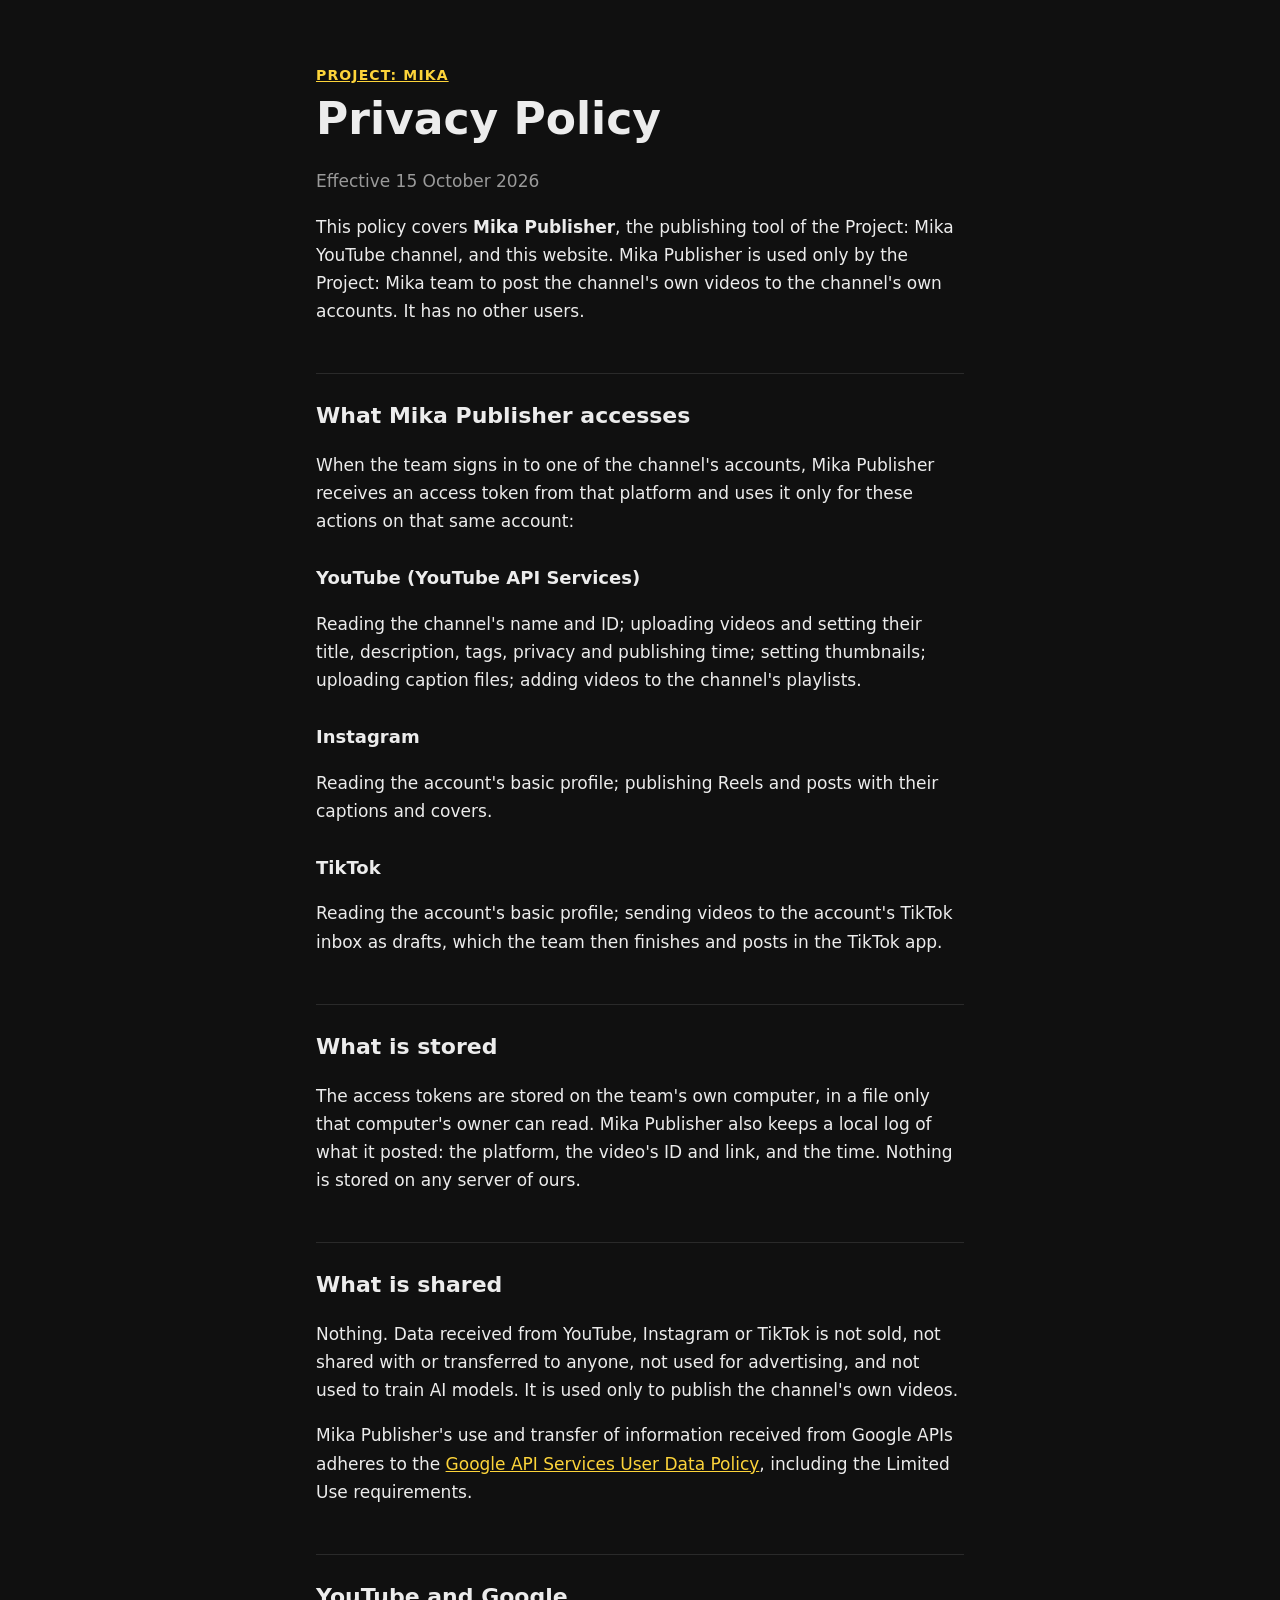
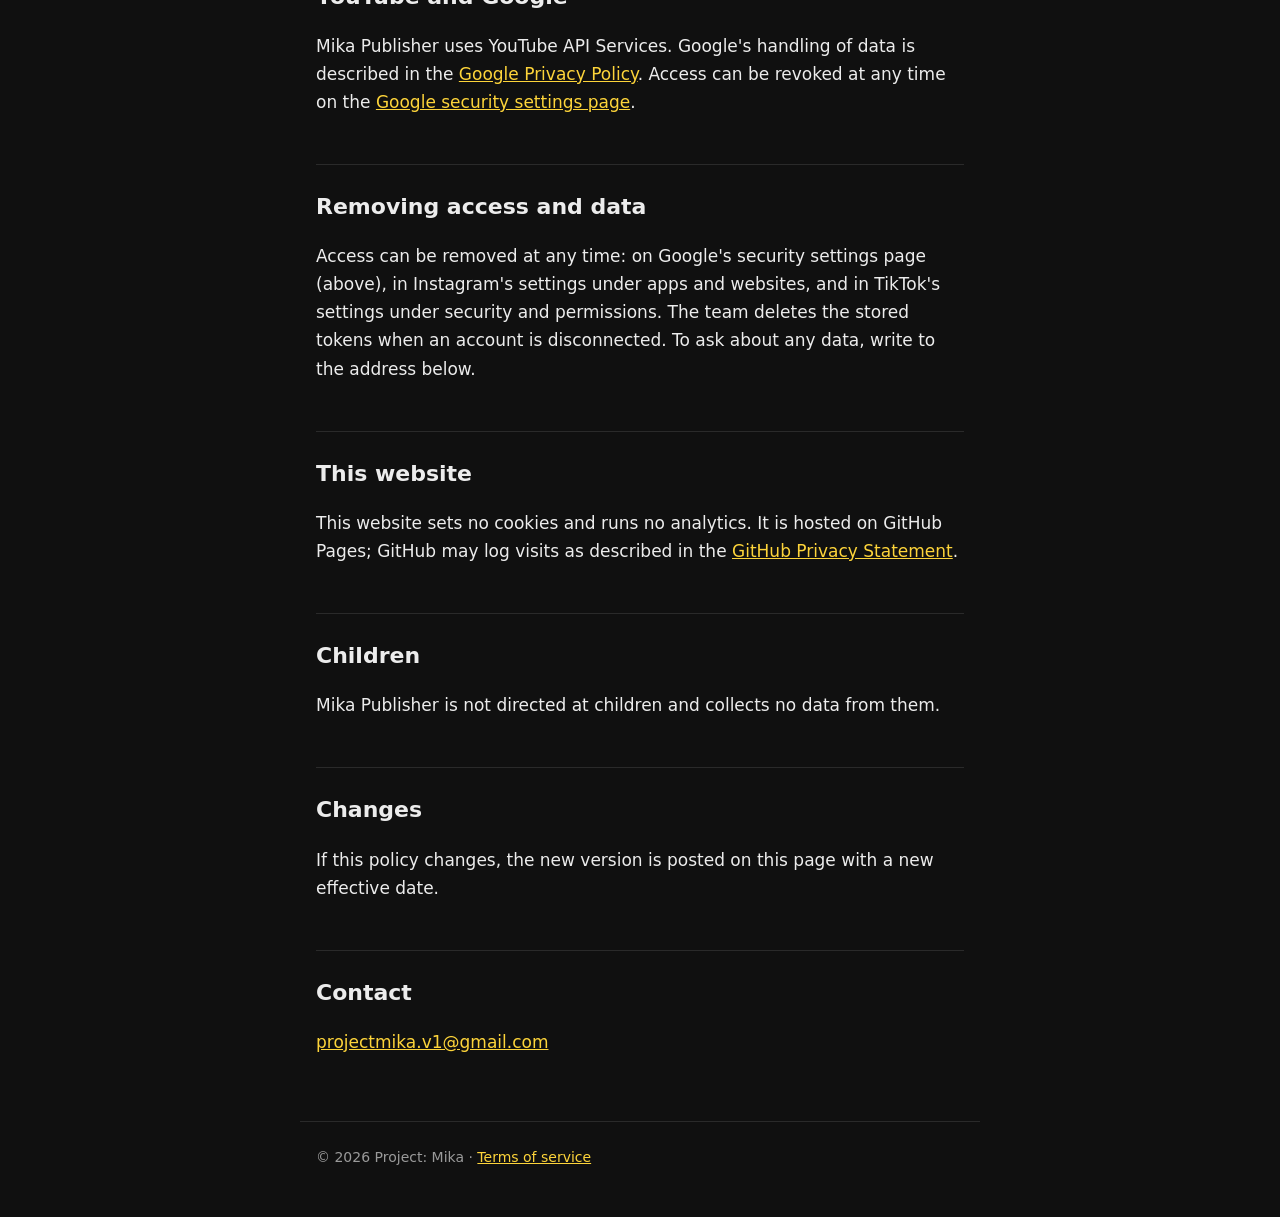
==== privacy.html @ 421ee312 "Project: Mika's site: home, privacy policy, terms Co-Authored-By: Claude Opus 5.5 <noreply@anthropic" ====
<!doctype html>
<html lang="en">
<head>
<meta charset="utf-8">
<meta name="viewport" content="width=device-width, initial-scale=1">
<title>Privacy Policy · Project: Mika</title>
<meta name="description" content="How Mika Publisher, Project: Mika's publishing tool, handles data.">
<link rel="stylesheet" href="style.css">
</head>
<body>
<main>
  <p class="kicker"><a href="./">Project: Mika</a></p>
  <h1>Privacy Policy</h1>
  <p class="muted">Effective 15 October 2026</p>

  <p>This policy covers <strong>Mika Publisher</strong>, the publishing tool of the Project: Mika YouTube channel, and this website. Mika Publisher is used only by the Project: Mika team to post the channel's own videos to the channel's own accounts. It has no other users.</p>

  <h2>What Mika Publisher accesses</h2>
  <p>When the team signs in to one of the channel's accounts, Mika Publisher receives an access token from that platform and uses it only for these actions on that same account:</p>
  <h3>YouTube (YouTube API Services)</h3>
  <p>Reading the channel's name and ID; uploading videos and setting their title, description, tags, privacy and publishing time; setting thumbnails; uploading caption files; adding videos to the channel's playlists.</p>
  <h3>Instagram</h3>
  <p>Reading the account's basic profile; publishing Reels and posts with their captions and covers.</p>
  <h3>TikTok</h3>
  <p>Reading the account's basic profile; sending videos to the account's TikTok inbox as drafts, which the team then finishes and posts in the TikTok app.</p>

  <h2>What is stored</h2>
  <p>The access tokens are stored on the team's own computer, in a file only that computer's owner can read. Mika Publisher also keeps a local log of what it posted: the platform, the video's ID and link, and the time. Nothing is stored on any server of ours.</p>

  <h2>What is shared</h2>
  <p>Nothing. Data received from YouTube, Instagram or TikTok is not sold, not shared with or transferred to anyone, not used for advertising, and not used to train AI models. It is used only to publish the channel's own videos.</p>
  <p>Mika Publisher's use and transfer of information received from Google APIs adheres to the <a href="https://developers.google.com/terms/api-services-user-data-policy">Google API Services User Data Policy</a>, including the Limited Use requirements.</p>

  <h2>YouTube and Google</h2>
  <p>Mika Publisher uses YouTube API Services. Google's handling of data is described in the <a href="https://policies.google.com/privacy">Google Privacy Policy</a>. Access can be revoked at any time on the <a href="https://security.google.com/settings/security/permissions">Google security settings page</a>.</p>

  <h2>Removing access and data</h2>
  <p>Access can be removed at any time: on Google's security settings page (above), in Instagram's settings under apps and websites, and in TikTok's settings under security and permissions. The team deletes the stored tokens when an account is disconnected. To ask about any data, write to the address below.</p>

  <h2>This website</h2>
  <p>This website sets no cookies and runs no analytics. It is hosted on GitHub Pages; GitHub may log visits as described in the <a href="https://docs.github.com/en/site-policy/privacy-policies/github-general-privacy-statement">GitHub Privacy Statement</a>.</p>

  <h2>Children</h2>
  <p>Mika Publisher is not directed at children and collects no data from them.</p>

  <h2>Changes</h2>
  <p>If this policy changes, the new version is posted on this page with a new effective date.</p>

  <h2>Contact</h2>
  <p><a href="mailto:projectmika.v1@gmail.com">projectmika.v1@gmail.com</a></p>
</main>
<footer>© 2026 Project: Mika · <a href="terms.html">Terms of service</a></footer>
</body>
</html>
---- style.css ----
:root {
  --bg: #101010;
  --text: #ececec;
  --muted: #9a9a9a;
  --accent: #fdd43a;
  --line: #2a2a2a;
}

* { box-sizing: border-box; }

body {
  margin: 0;
  background: var(--bg);
  color: var(--text);
  font: 17px/1.65 "Space Grotesk", system-ui, -apple-system, "Segoe UI", sans-serif;
}

main, footer {
  max-width: 680px;
  margin: 0 auto;
  padding: 0 16px;
}

main { padding-top: 64px; padding-bottom: 48px; }

.kicker {
  color: var(--accent);
  font-weight: 700;
  letter-spacing: 0.08em;
  text-transform: uppercase;
  font-size: 14px;
  margin: 0 0 8px;
}

h1 { font-size: 44px; line-height: 1.1; margin: 0 0 24px; }
h2 { font-size: 22px; margin: 48px 0 12px; padding-top: 24px; border-top: 1px solid var(--line); }
h3 { font-size: 18px; margin: 28px 0 8px; }

.lead { font-size: 19px; }
.muted { color: var(--muted); }

a { color: var(--accent); }

.button {
  display: inline-block;
  background: var(--accent);
  color: #101010;
  font-weight: 700;
  text-decoration: none;
  padding: 10px 18px;
  border-radius: 6px;
}

.links { list-style: none; padding: 0; }
.links li { margin: 6px 0; }

footer {
  color: var(--muted);
  font-size: 14px;
  padding-top: 24px;
  padding-bottom: 48px;
  border-top: 1px solid var(--line);
}

@media (max-width: 480px) {
  h1 { font-size: 34px; }
  main { padding-top: 40px; }
}
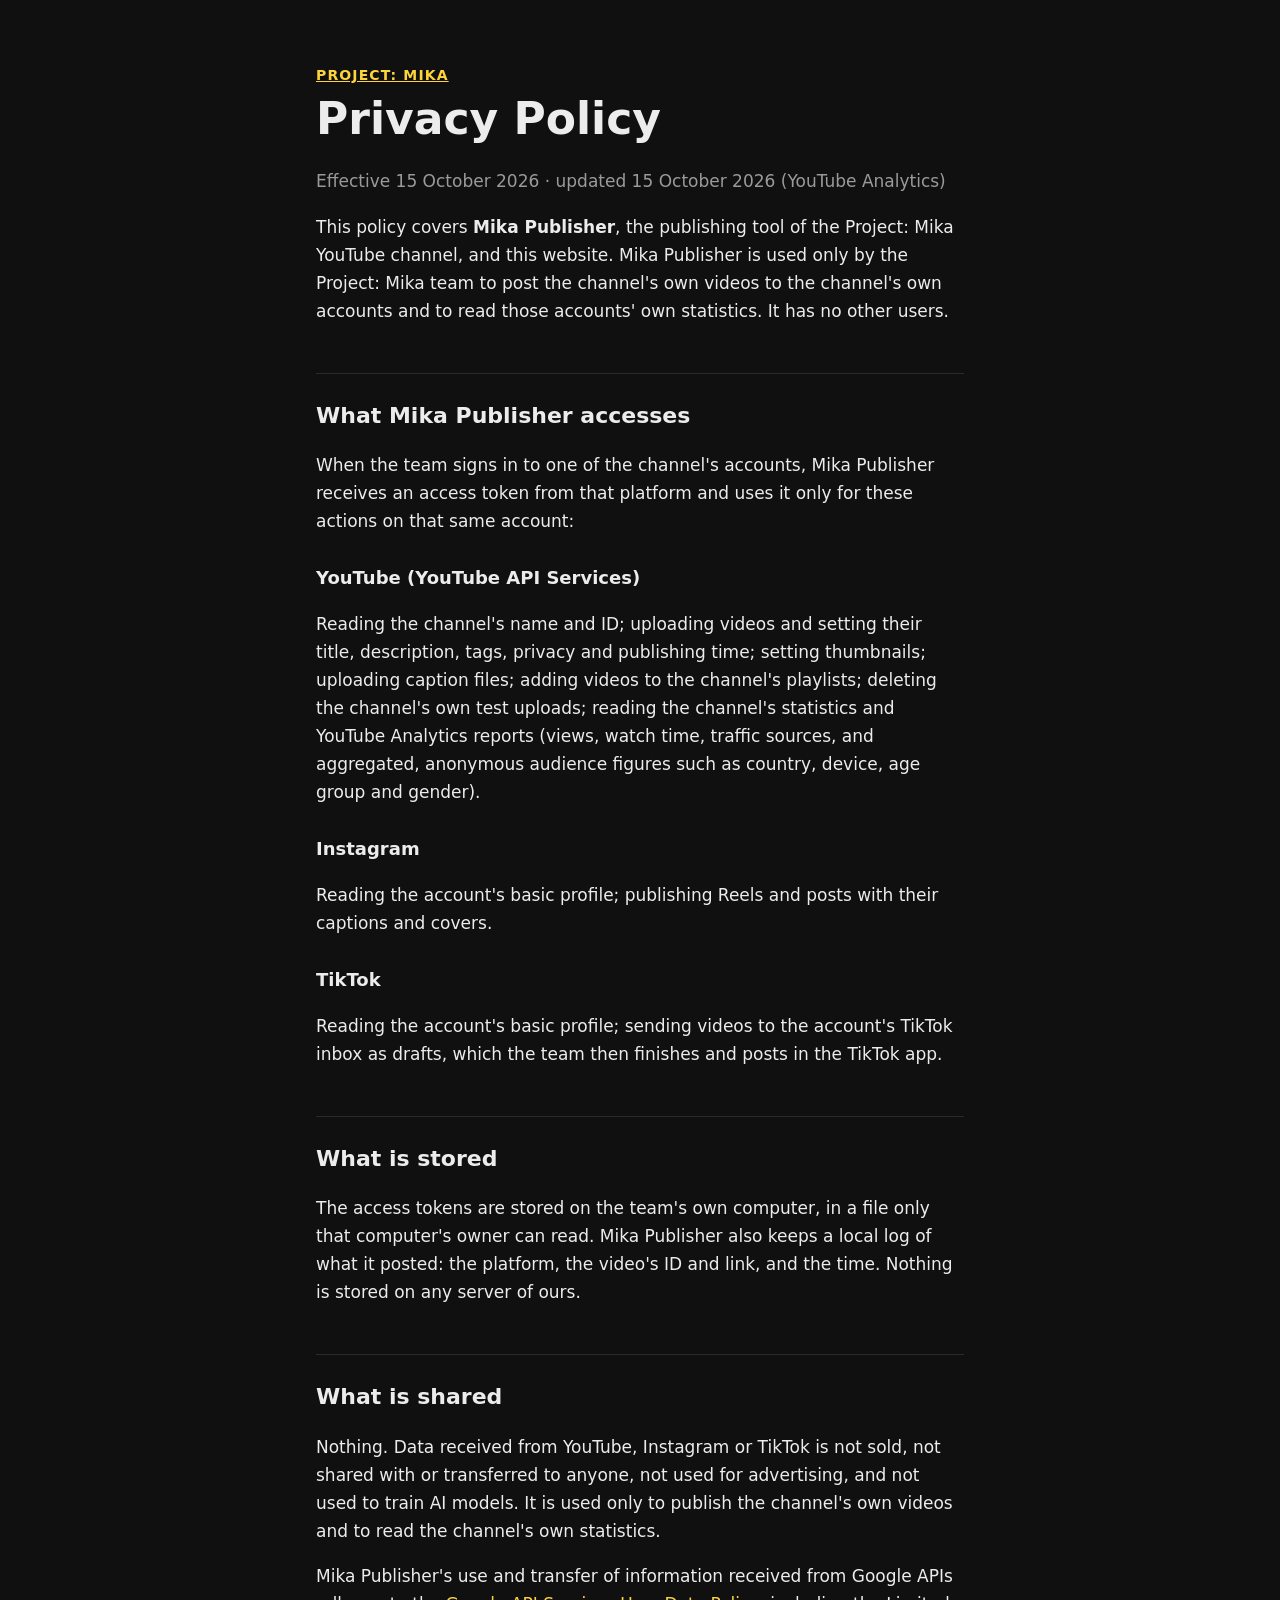
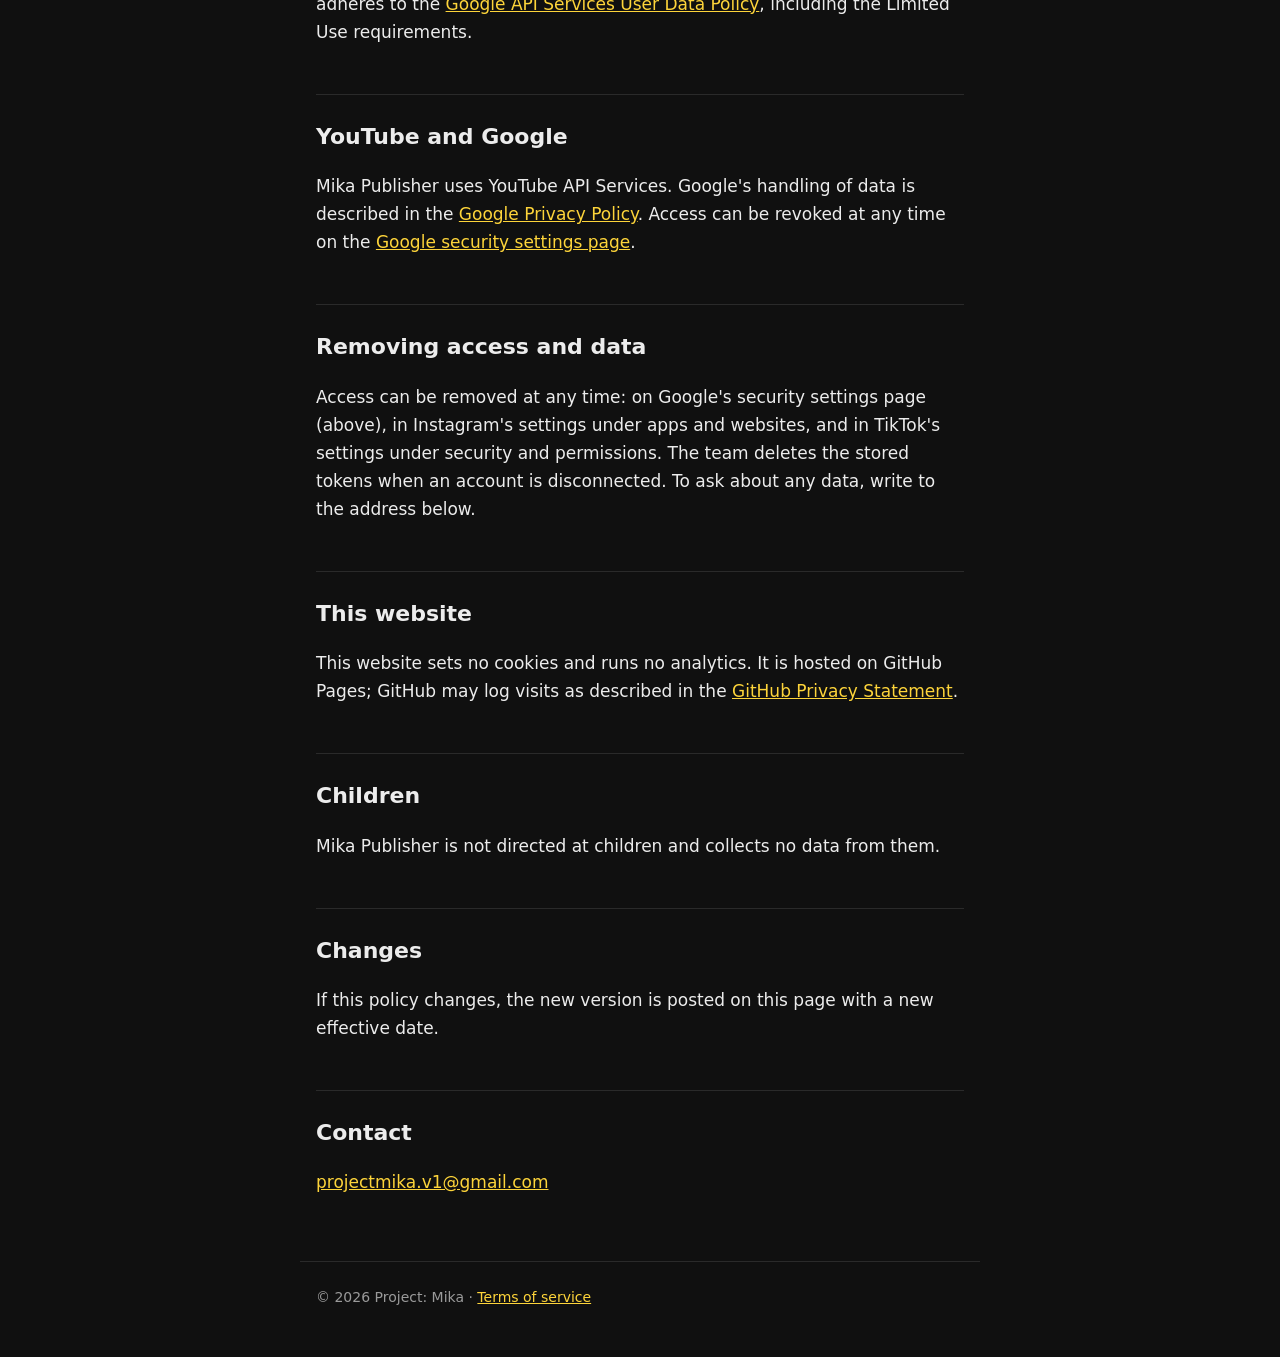
==== commit de7e600e: "Privacy policy: the channel's statistics and YouTube Analytics reports Co-Authored-By: Claude Opus 5" ====
--- a/privacy.html
+++ b/privacy.html
@@ -11,14 +11,14 @@
 <main>
   <p class="kicker"><a href="./">Project: Mika</a></p>
   <h1>Privacy Policy</h1>
-  <p class="muted">Effective 15 October 2026</p>
+  <p class="muted">Effective 15 October 2026 · updated 15 October 2026 (YouTube Analytics)</p>
 
-  <p>This policy covers <strong>Mika Publisher</strong>, the publishing tool of the Project: Mika YouTube channel, and this website. Mika Publisher is used only by the Project: Mika team to post the channel's own videos to the channel's own accounts. It has no other users.</p>
+  <p>This policy covers <strong>Mika Publisher</strong>, the publishing tool of the Project: Mika YouTube channel, and this website. Mika Publisher is used only by the Project: Mika team to post the channel's own videos to the channel's own accounts and to read those accounts' own statistics. It has no other users.</p>
 
   <h2>What Mika Publisher accesses</h2>
   <p>When the team signs in to one of the channel's accounts, Mika Publisher receives an access token from that platform and uses it only for these actions on that same account:</p>
   <h3>YouTube (YouTube API Services)</h3>
-  <p>Reading the channel's name and ID; uploading videos and setting their title, description, tags, privacy and publishing time; setting thumbnails; uploading caption files; adding videos to the channel's playlists.</p>
+  <p>Reading the channel's name and ID; uploading videos and setting their title, description, tags, privacy and publishing time; setting thumbnails; uploading caption files; adding videos to the channel's playlists; deleting the channel's own test uploads; reading the channel's statistics and YouTube Analytics reports (views, watch time, traffic sources, and aggregated, anonymous audience figures such as country, device, age group and gender).</p>
   <h3>Instagram</h3>
   <p>Reading the account's basic profile; publishing Reels and posts with their captions and covers.</p>
   <h3>TikTok</h3>
@@ -28,7 +28,7 @@
   <p>The access tokens are stored on the team's own computer, in a file only that computer's owner can read. Mika Publisher also keeps a local log of what it posted: the platform, the video's ID and link, and the time. Nothing is stored on any server of ours.</p>
 
   <h2>What is shared</h2>
-  <p>Nothing. Data received from YouTube, Instagram or TikTok is not sold, not shared with or transferred to anyone, not used for advertising, and not used to train AI models. It is used only to publish the channel's own videos.</p>
+  <p>Nothing. Data received from YouTube, Instagram or TikTok is not sold, not shared with or transferred to anyone, not used for advertising, and not used to train AI models. It is used only to publish the channel's own videos and to read the channel's own statistics.</p>
   <p>Mika Publisher's use and transfer of information received from Google APIs adheres to the <a href="https://developers.google.com/terms/api-services-user-data-policy">Google API Services User Data Policy</a>, including the Limited Use requirements.</p>
 
   <h2>YouTube and Google</h2>
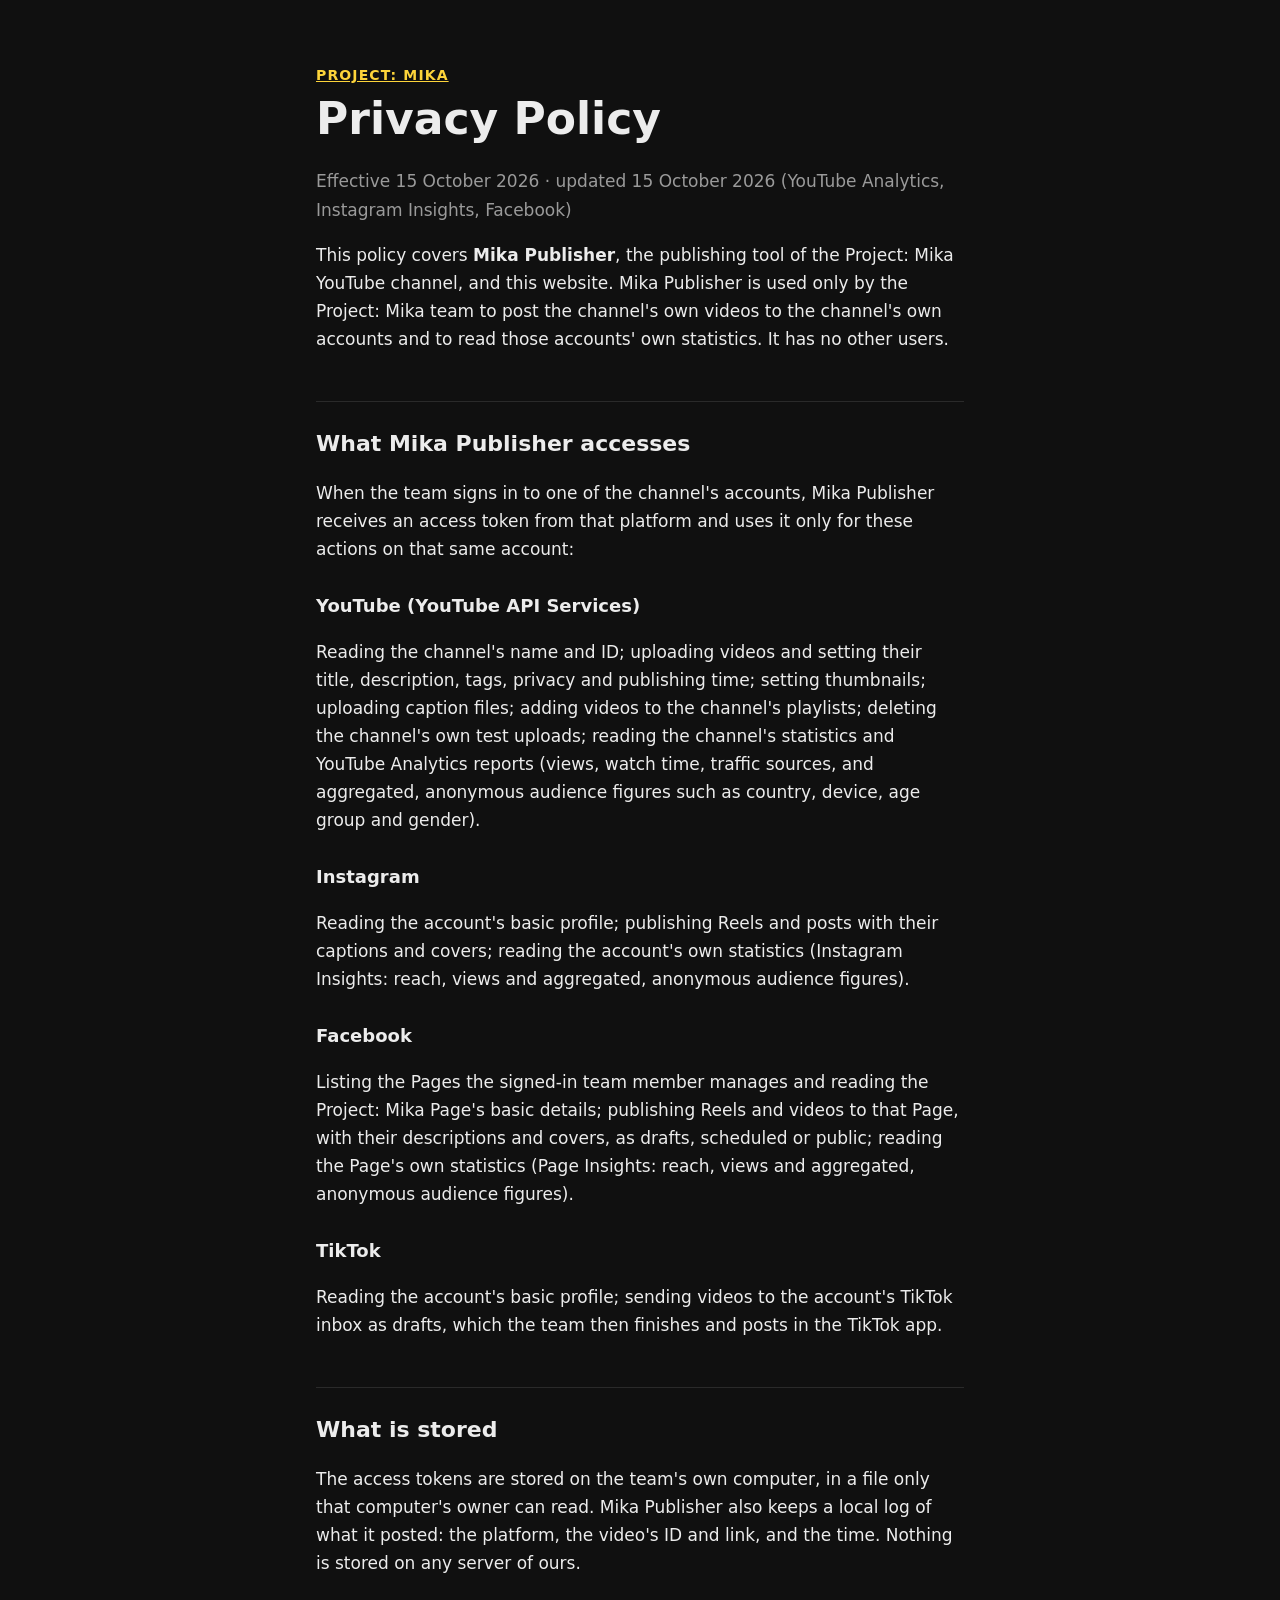
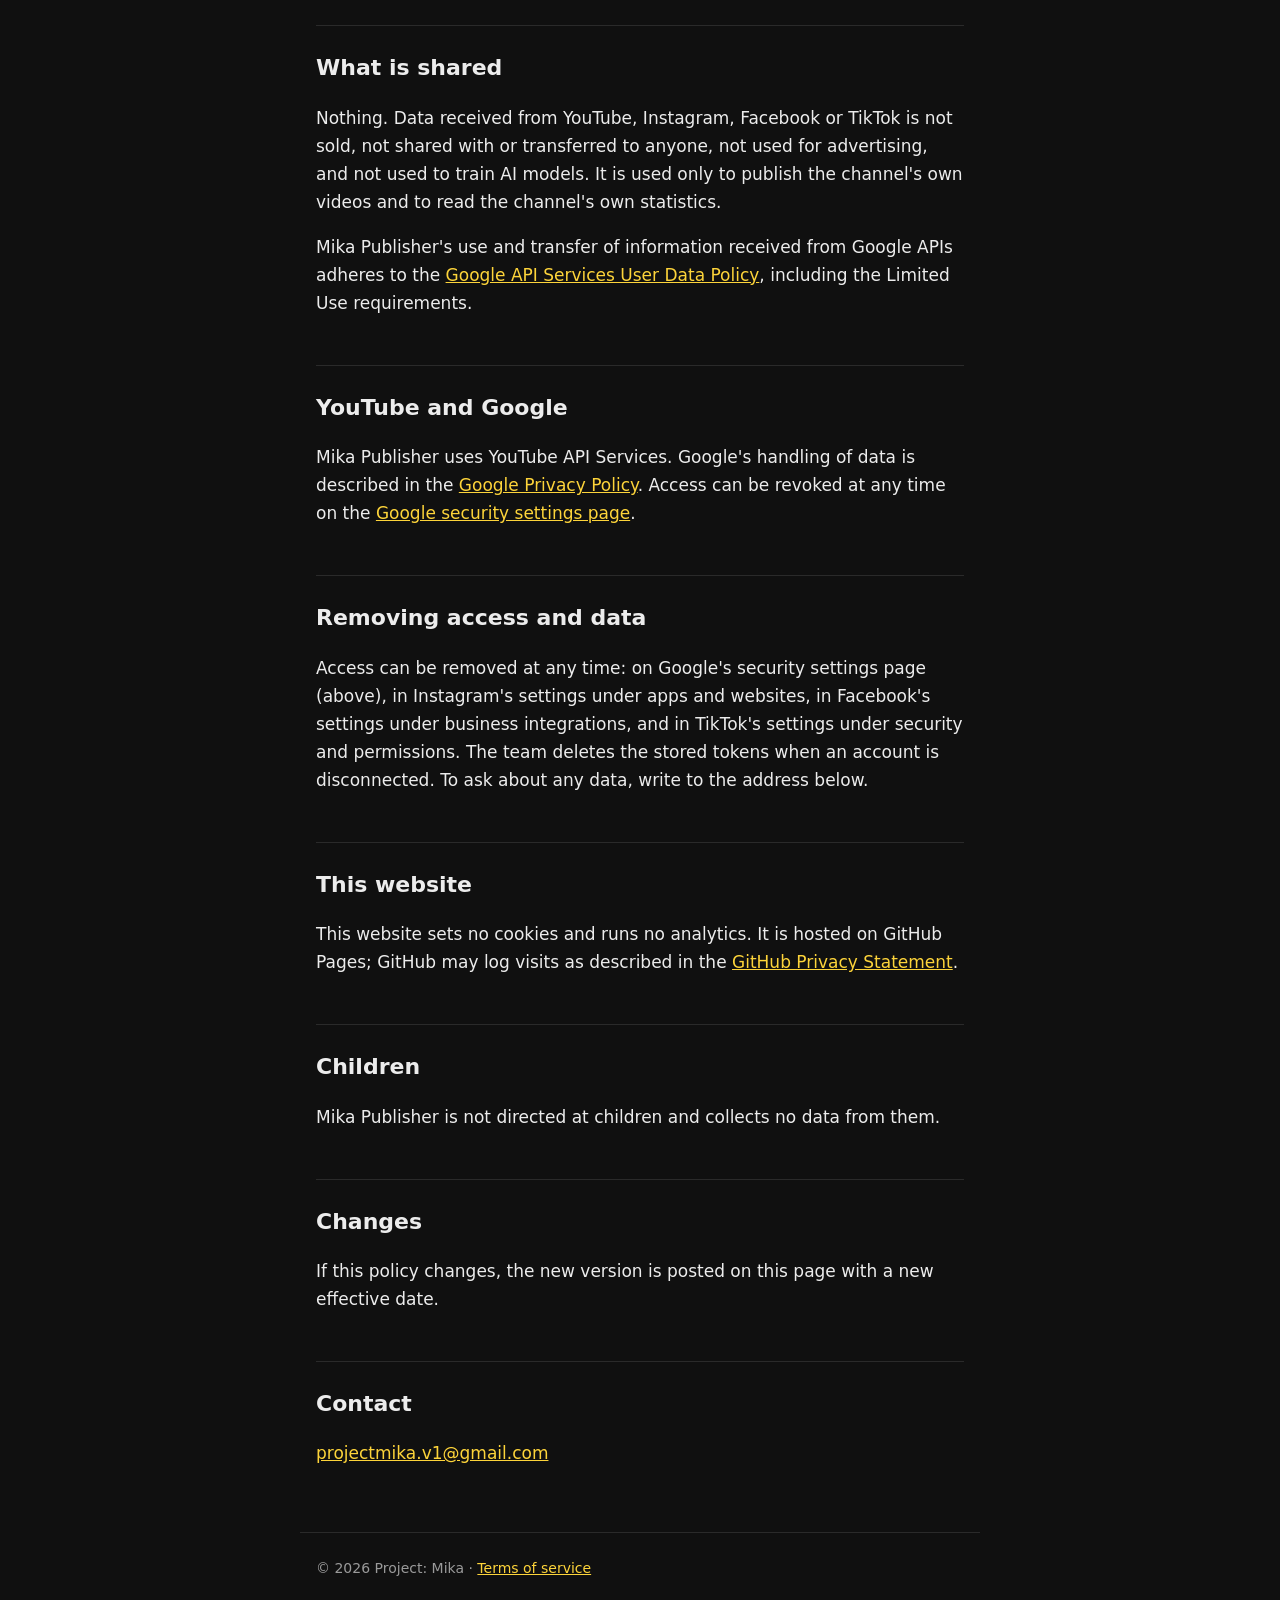
==== commit 45427656: "Facebook and Instagram Insights in the privacy policy; Facebook on every page Co-Authored-By: Claude" ====
--- a/privacy.html
+++ b/privacy.html
@@ -11,7 +11,7 @@
 <main>
   <p class="kicker"><a href="./">Project: Mika</a></p>
   <h1>Privacy Policy</h1>
-  <p class="muted">Effective 15 October 2026 · updated 15 October 2026 (YouTube Analytics)</p>
+  <p class="muted">Effective 15 October 2026 · updated 15 October 2026 (YouTube Analytics, Instagram Insights, Facebook)</p>
 
   <p>This policy covers <strong>Mika Publisher</strong>, the publishing tool of the Project: Mika YouTube channel, and this website. Mika Publisher is used only by the Project: Mika team to post the channel's own videos to the channel's own accounts and to read those accounts' own statistics. It has no other users.</p>
 
@@ -20,7 +20,9 @@
   <h3>YouTube (YouTube API Services)</h3>
   <p>Reading the channel's name and ID; uploading videos and setting their title, description, tags, privacy and publishing time; setting thumbnails; uploading caption files; adding videos to the channel's playlists; deleting the channel's own test uploads; reading the channel's statistics and YouTube Analytics reports (views, watch time, traffic sources, and aggregated, anonymous audience figures such as country, device, age group and gender).</p>
   <h3>Instagram</h3>
-  <p>Reading the account's basic profile; publishing Reels and posts with their captions and covers.</p>
+  <p>Reading the account's basic profile; publishing Reels and posts with their captions and covers; reading the account's own statistics (Instagram Insights: reach, views and aggregated, anonymous audience figures).</p>
+  <h3>Facebook</h3>
+  <p>Listing the Pages the signed-in team member manages and reading the Project: Mika Page's basic details; publishing Reels and videos to that Page, with their descriptions and covers, as drafts, scheduled or public; reading the Page's own statistics (Page Insights: reach, views and aggregated, anonymous audience figures).</p>
   <h3>TikTok</h3>
   <p>Reading the account's basic profile; sending videos to the account's TikTok inbox as drafts, which the team then finishes and posts in the TikTok app.</p>
 
@@ -28,14 +30,14 @@
   <p>The access tokens are stored on the team's own computer, in a file only that computer's owner can read. Mika Publisher also keeps a local log of what it posted: the platform, the video's ID and link, and the time. Nothing is stored on any server of ours.</p>
 
   <h2>What is shared</h2>
-  <p>Nothing. Data received from YouTube, Instagram or TikTok is not sold, not shared with or transferred to anyone, not used for advertising, and not used to train AI models. It is used only to publish the channel's own videos and to read the channel's own statistics.</p>
+  <p>Nothing. Data received from YouTube, Instagram, Facebook or TikTok is not sold, not shared with or transferred to anyone, not used for advertising, and not used to train AI models. It is used only to publish the channel's own videos and to read the channel's own statistics.</p>
   <p>Mika Publisher's use and transfer of information received from Google APIs adheres to the <a href="https://developers.google.com/terms/api-services-user-data-policy">Google API Services User Data Policy</a>, including the Limited Use requirements.</p>
 
   <h2>YouTube and Google</h2>
   <p>Mika Publisher uses YouTube API Services. Google's handling of data is described in the <a href="https://policies.google.com/privacy">Google Privacy Policy</a>. Access can be revoked at any time on the <a href="https://security.google.com/settings/security/permissions">Google security settings page</a>.</p>
 
   <h2>Removing access and data</h2>
-  <p>Access can be removed at any time: on Google's security settings page (above), in Instagram's settings under apps and websites, and in TikTok's settings under security and permissions. The team deletes the stored tokens when an account is disconnected. To ask about any data, write to the address below.</p>
+  <p>Access can be removed at any time: on Google's security settings page (above), in Instagram's settings under apps and websites, in Facebook's settings under business integrations, and in TikTok's settings under security and permissions. The team deletes the stored tokens when an account is disconnected. To ask about any data, write to the address below.</p>
 
   <h2>This website</h2>
   <p>This website sets no cookies and runs no analytics. It is hosted on GitHub Pages; GitHub may log visits as described in the <a href="https://docs.github.com/en/site-policy/privacy-policies/github-general-privacy-statement">GitHub Privacy Statement</a>.</p>
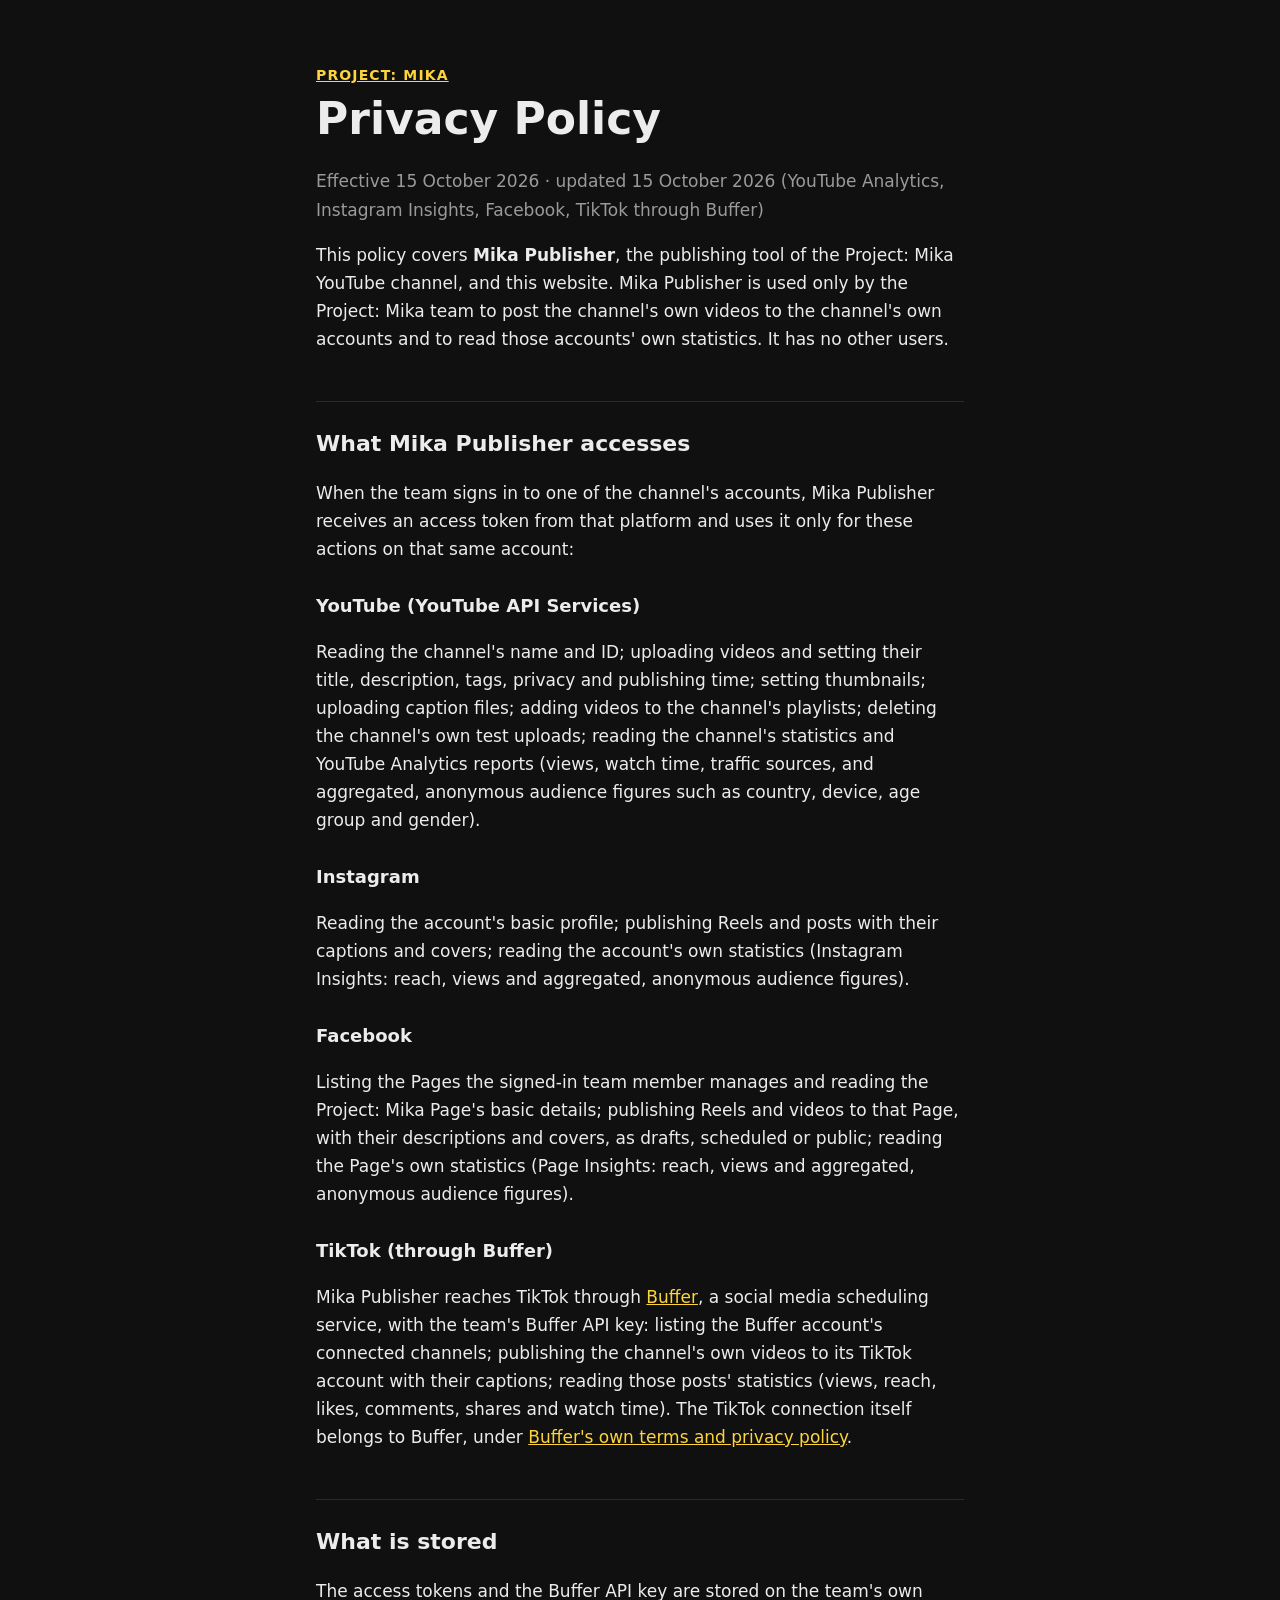
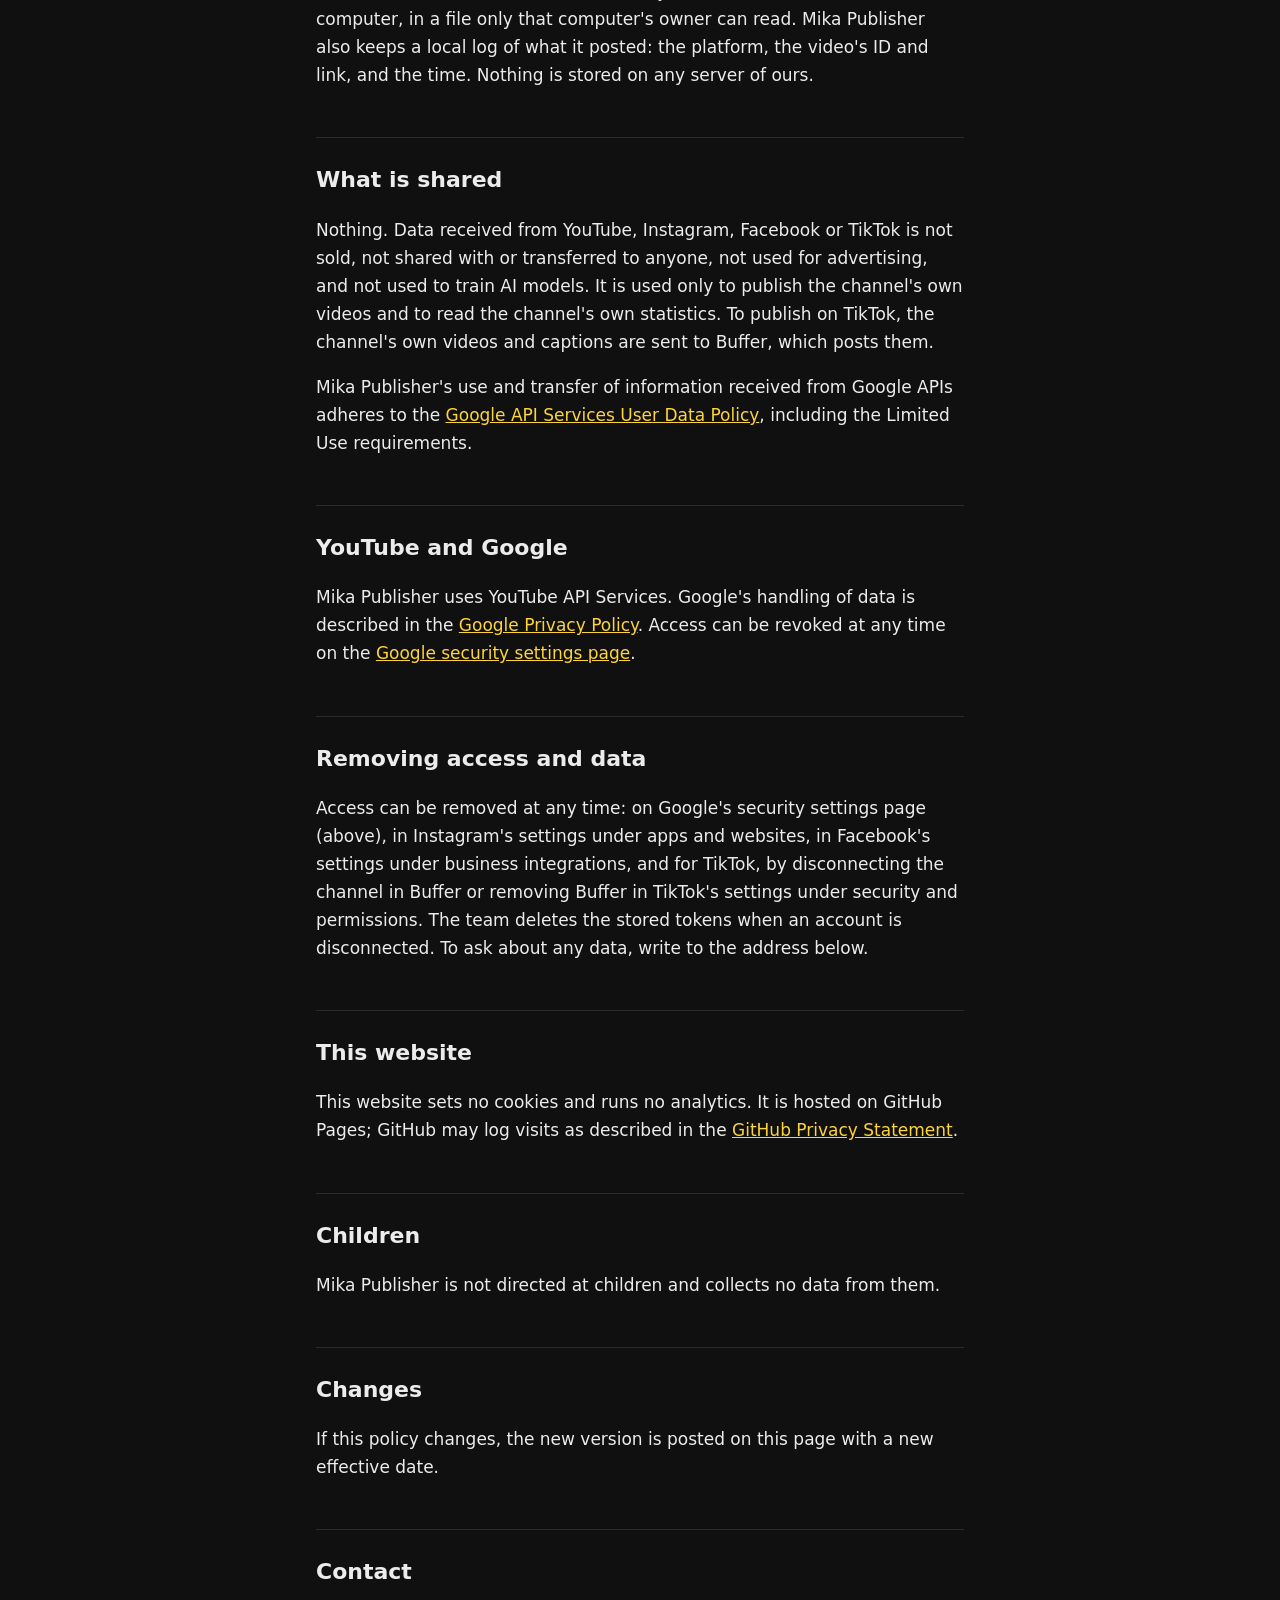
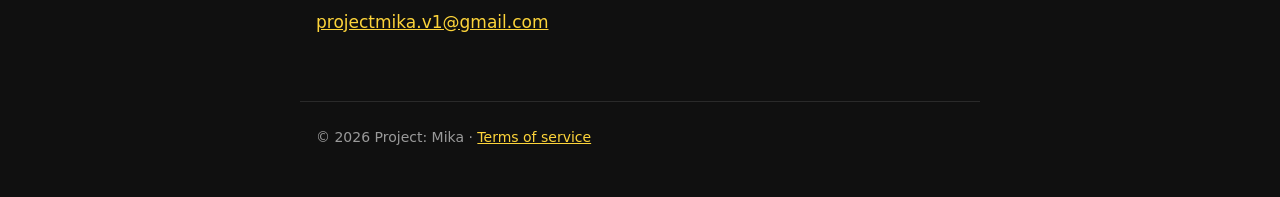
==== commit c96537d8: "Privacy policy: TikTok through Buffer" ====
--- a/privacy.html
+++ b/privacy.html
@@ -11,7 +11,7 @@
 <main>
   <p class="kicker"><a href="./">Project: Mika</a></p>
   <h1>Privacy Policy</h1>
-  <p class="muted">Effective 15 October 2026 · updated 15 October 2026 (YouTube Analytics, Instagram Insights, Facebook)</p>
+  <p class="muted">Effective 15 October 2026 · updated 15 October 2026 (YouTube Analytics, Instagram Insights, Facebook, TikTok through Buffer)</p>
 
   <p>This policy covers <strong>Mika Publisher</strong>, the publishing tool of the Project: Mika YouTube channel, and this website. Mika Publisher is used only by the Project: Mika team to post the channel's own videos to the channel's own accounts and to read those accounts' own statistics. It has no other users.</p>
 
@@ -23,21 +23,21 @@
   <p>Reading the account's basic profile; publishing Reels and posts with their captions and covers; reading the account's own statistics (Instagram Insights: reach, views and aggregated, anonymous audience figures).</p>
   <h3>Facebook</h3>
   <p>Listing the Pages the signed-in team member manages and reading the Project: Mika Page's basic details; publishing Reels and videos to that Page, with their descriptions and covers, as drafts, scheduled or public; reading the Page's own statistics (Page Insights: reach, views and aggregated, anonymous audience figures).</p>
-  <h3>TikTok</h3>
-  <p>Reading the account's basic profile; sending videos to the account's TikTok inbox as drafts, which the team then finishes and posts in the TikTok app.</p>
+  <h3>TikTok (through Buffer)</h3>
+  <p>Mika Publisher reaches TikTok through <a href="https://buffer.com">Buffer</a>, a social media scheduling service, with the team's Buffer API key: listing the Buffer account's connected channels; publishing the channel's own videos to its TikTok account with their captions; reading those posts' statistics (views, reach, likes, comments, shares and watch time). The TikTok connection itself belongs to Buffer, under <a href="https://buffer.com/legal">Buffer's own terms and privacy policy</a>.</p>
 
   <h2>What is stored</h2>
-  <p>The access tokens are stored on the team's own computer, in a file only that computer's owner can read. Mika Publisher also keeps a local log of what it posted: the platform, the video's ID and link, and the time. Nothing is stored on any server of ours.</p>
+  <p>The access tokens and the Buffer API key are stored on the team's own computer, in a file only that computer's owner can read. Mika Publisher also keeps a local log of what it posted: the platform, the video's ID and link, and the time. Nothing is stored on any server of ours.</p>
 
   <h2>What is shared</h2>
-  <p>Nothing. Data received from YouTube, Instagram, Facebook or TikTok is not sold, not shared with or transferred to anyone, not used for advertising, and not used to train AI models. It is used only to publish the channel's own videos and to read the channel's own statistics.</p>
+  <p>Nothing. Data received from YouTube, Instagram, Facebook or TikTok is not sold, not shared with or transferred to anyone, not used for advertising, and not used to train AI models. It is used only to publish the channel's own videos and to read the channel's own statistics. To publish on TikTok, the channel's own videos and captions are sent to Buffer, which posts them.</p>
   <p>Mika Publisher's use and transfer of information received from Google APIs adheres to the <a href="https://developers.google.com/terms/api-services-user-data-policy">Google API Services User Data Policy</a>, including the Limited Use requirements.</p>
 
   <h2>YouTube and Google</h2>
   <p>Mika Publisher uses YouTube API Services. Google's handling of data is described in the <a href="https://policies.google.com/privacy">Google Privacy Policy</a>. Access can be revoked at any time on the <a href="https://security.google.com/settings/security/permissions">Google security settings page</a>.</p>
 
   <h2>Removing access and data</h2>
-  <p>Access can be removed at any time: on Google's security settings page (above), in Instagram's settings under apps and websites, in Facebook's settings under business integrations, and in TikTok's settings under security and permissions. The team deletes the stored tokens when an account is disconnected. To ask about any data, write to the address below.</p>
+  <p>Access can be removed at any time: on Google's security settings page (above), in Instagram's settings under apps and websites, in Facebook's settings under business integrations, and for TikTok, by disconnecting the channel in Buffer or removing Buffer in TikTok's settings under security and permissions. The team deletes the stored tokens when an account is disconnected. To ask about any data, write to the address below.</p>
 
   <h2>This website</h2>
   <p>This website sets no cookies and runs no analytics. It is hosted on GitHub Pages; GitHub may log visits as described in the <a href="https://docs.github.com/en/site-policy/privacy-policies/github-general-privacy-statement">GitHub Privacy Statement</a>.</p>
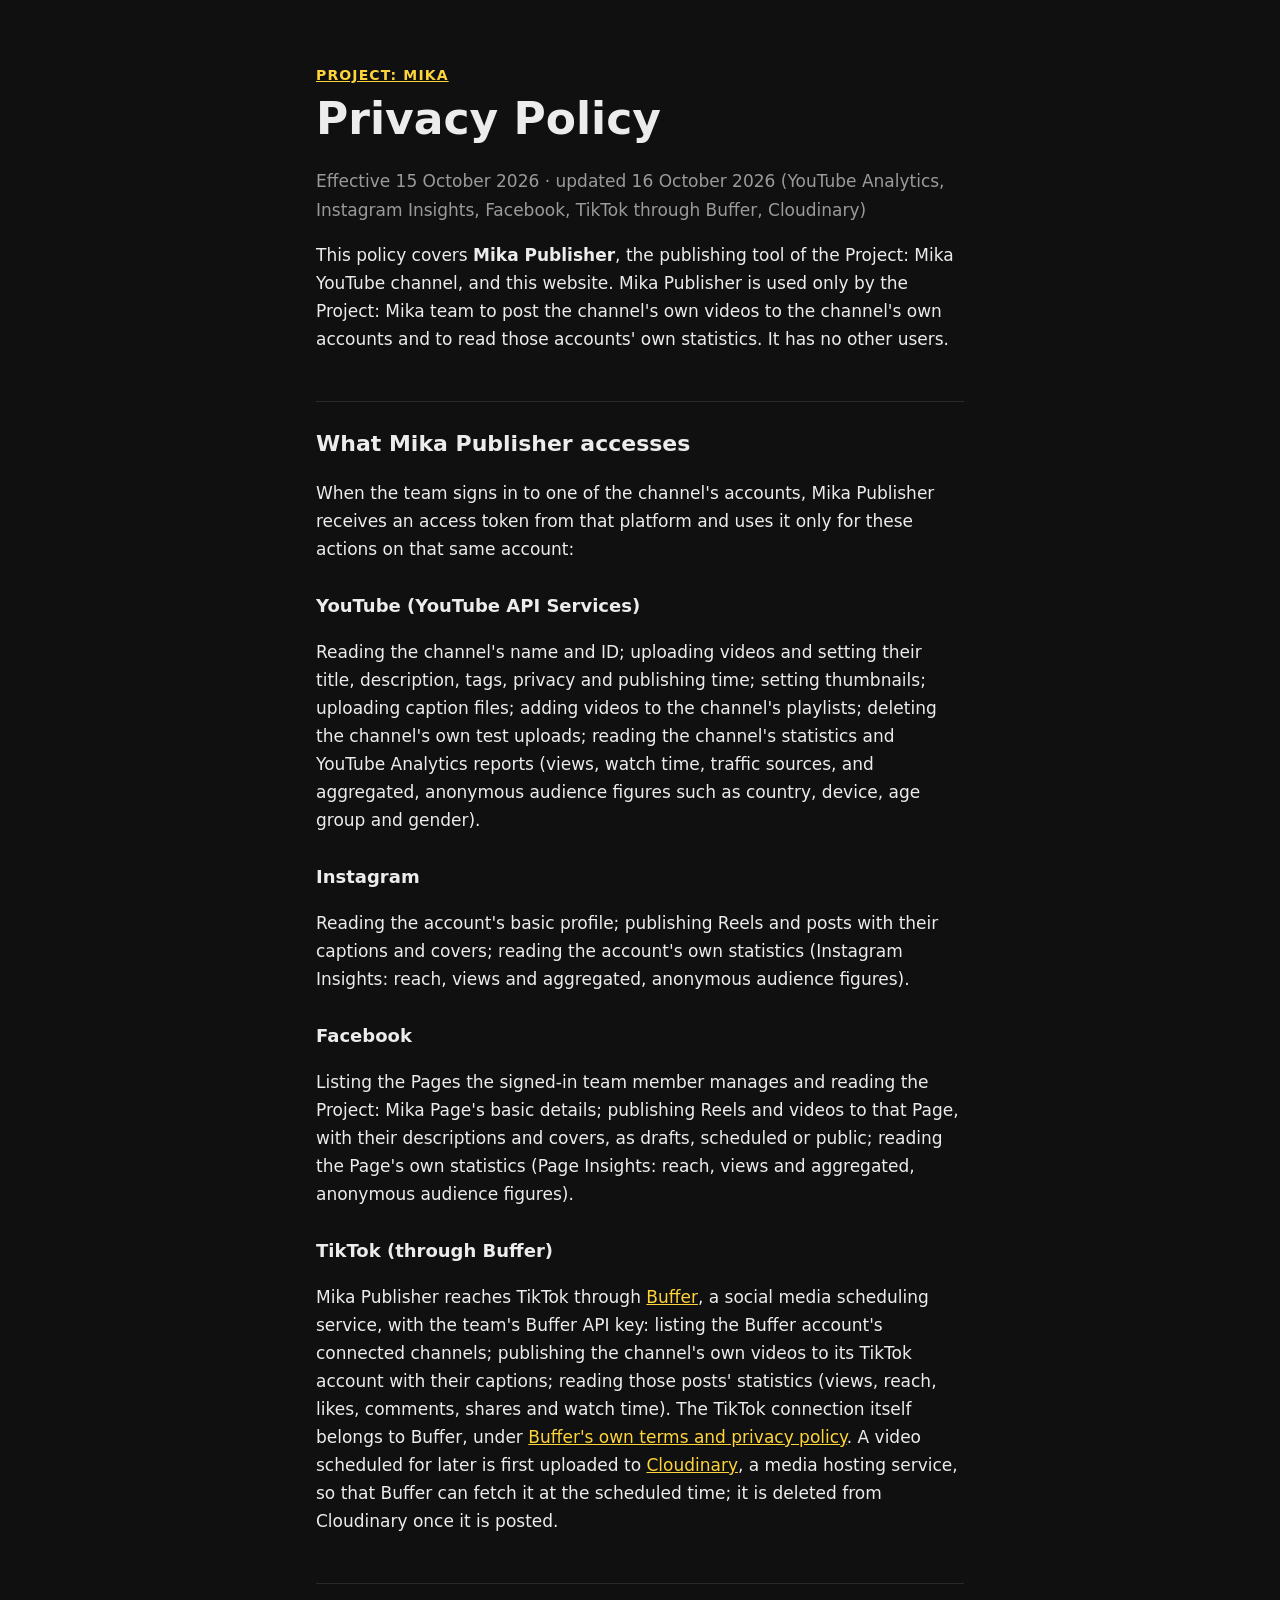
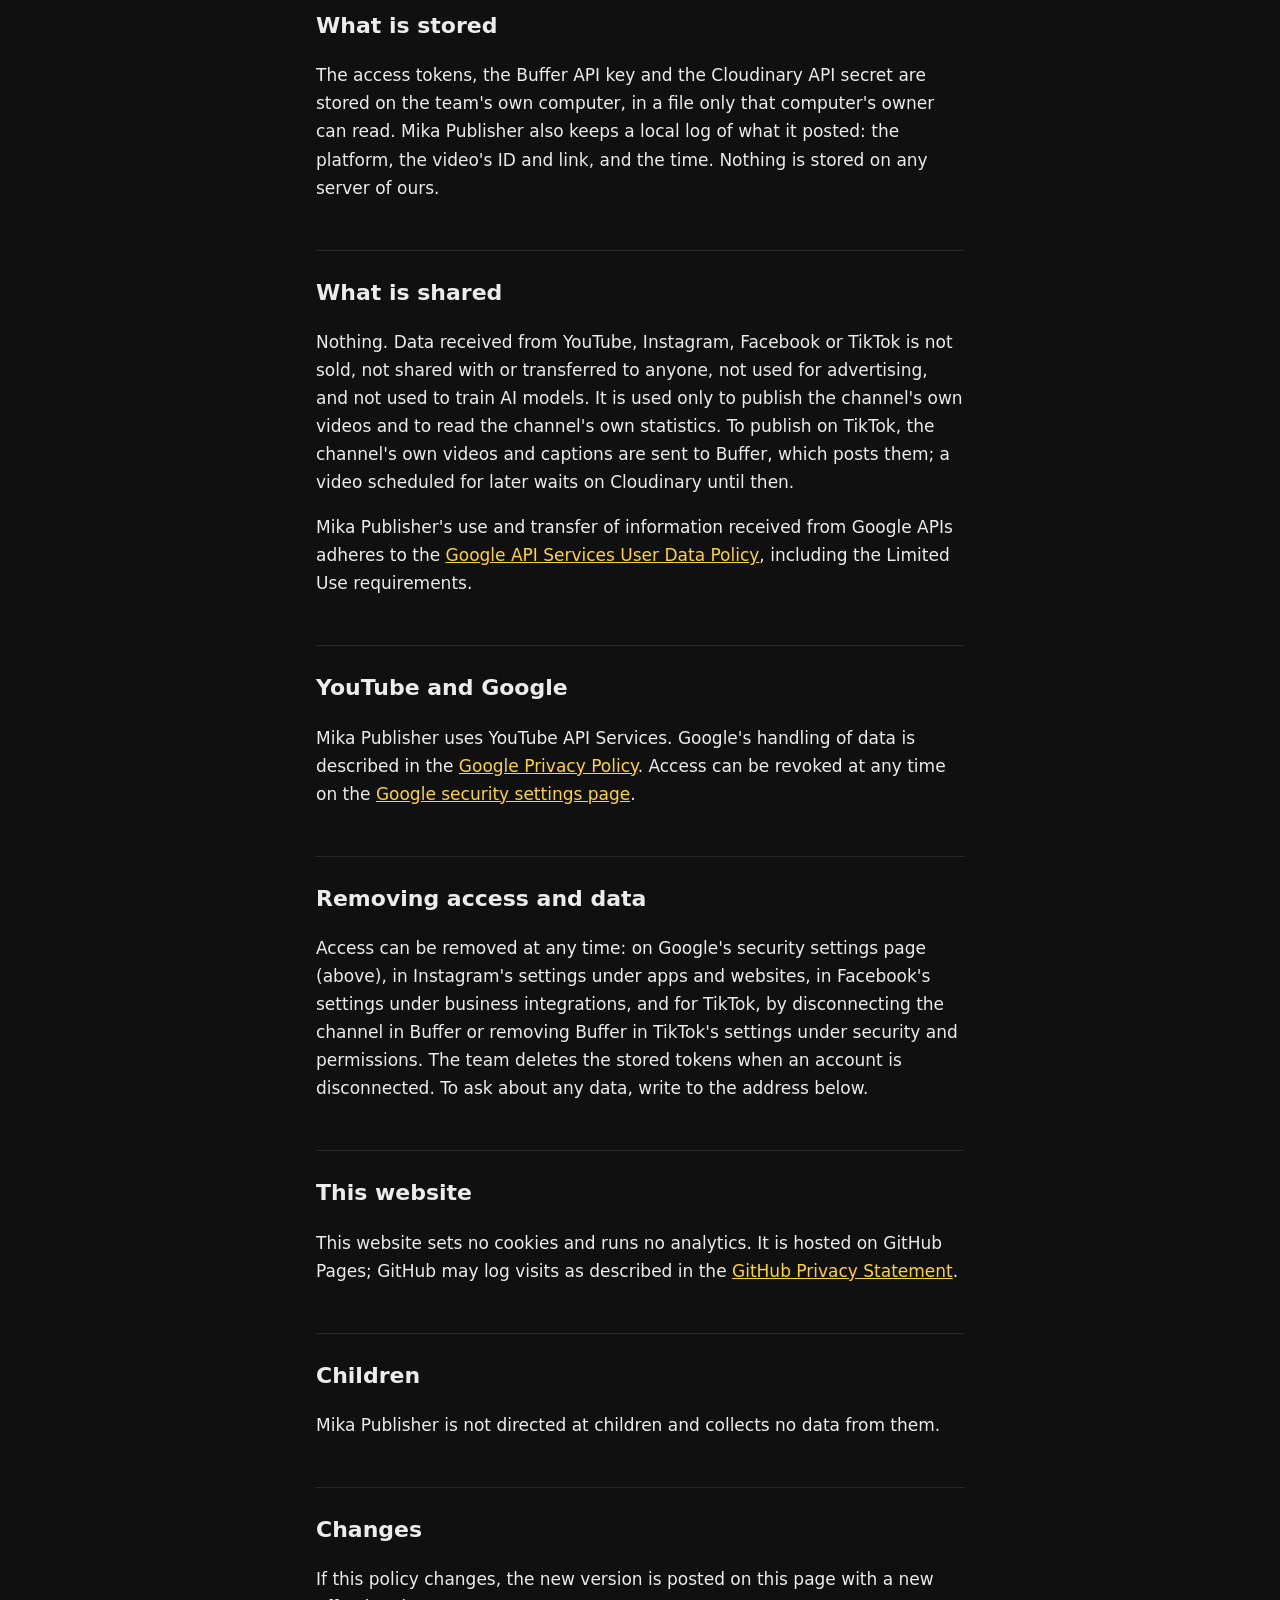
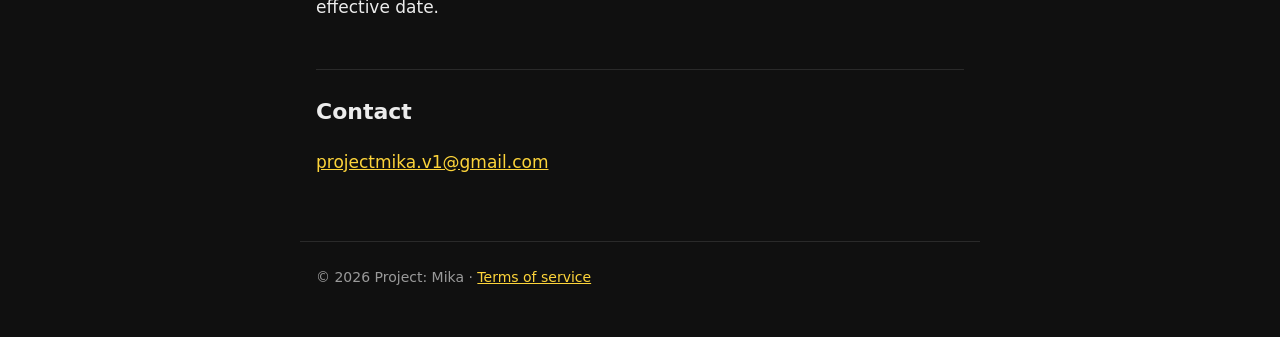
==== commit a8405ffc: "Privacy policy: a scheduled TikTok waits on Cloudinary Co-Authored-By: Claude Opus 5.5 <noreply@anth" ====
--- a/privacy.html
+++ b/privacy.html
@@ -11,7 +11,7 @@
 <main>
   <p class="kicker"><a href="./">Project: Mika</a></p>
   <h1>Privacy Policy</h1>
-  <p class="muted">Effective 15 October 2026 · updated 15 October 2026 (YouTube Analytics, Instagram Insights, Facebook, TikTok through Buffer)</p>
+  <p class="muted">Effective 15 October 2026 · updated 16 October 2026 (YouTube Analytics, Instagram Insights, Facebook, TikTok through Buffer, Cloudinary)</p>
 
   <p>This policy covers <strong>Mika Publisher</strong>, the publishing tool of the Project: Mika YouTube channel, and this website. Mika Publisher is used only by the Project: Mika team to post the channel's own videos to the channel's own accounts and to read those accounts' own statistics. It has no other users.</p>
 
@@ -24,13 +24,13 @@
   <h3>Facebook</h3>
   <p>Listing the Pages the signed-in team member manages and reading the Project: Mika Page's basic details; publishing Reels and videos to that Page, with their descriptions and covers, as drafts, scheduled or public; reading the Page's own statistics (Page Insights: reach, views and aggregated, anonymous audience figures).</p>
   <h3>TikTok (through Buffer)</h3>
-  <p>Mika Publisher reaches TikTok through <a href="https://buffer.com">Buffer</a>, a social media scheduling service, with the team's Buffer API key: listing the Buffer account's connected channels; publishing the channel's own videos to its TikTok account with their captions; reading those posts' statistics (views, reach, likes, comments, shares and watch time). The TikTok connection itself belongs to Buffer, under <a href="https://buffer.com/legal">Buffer's own terms and privacy policy</a>.</p>
+  <p>Mika Publisher reaches TikTok through <a href="https://buffer.com">Buffer</a>, a social media scheduling service, with the team's Buffer API key: listing the Buffer account's connected channels; publishing the channel's own videos to its TikTok account with their captions; reading those posts' statistics (views, reach, likes, comments, shares and watch time). The TikTok connection itself belongs to Buffer, under <a href="https://buffer.com/legal">Buffer's own terms and privacy policy</a>. A video scheduled for later is first uploaded to <a href="https://cloudinary.com">Cloudinary</a>, a media hosting service, so that Buffer can fetch it at the scheduled time; it is deleted from Cloudinary once it is posted.</p>
 
   <h2>What is stored</h2>
-  <p>The access tokens and the Buffer API key are stored on the team's own computer, in a file only that computer's owner can read. Mika Publisher also keeps a local log of what it posted: the platform, the video's ID and link, and the time. Nothing is stored on any server of ours.</p>
+  <p>The access tokens, the Buffer API key and the Cloudinary API secret are stored on the team's own computer, in a file only that computer's owner can read. Mika Publisher also keeps a local log of what it posted: the platform, the video's ID and link, and the time. Nothing is stored on any server of ours.</p>
 
   <h2>What is shared</h2>
-  <p>Nothing. Data received from YouTube, Instagram, Facebook or TikTok is not sold, not shared with or transferred to anyone, not used for advertising, and not used to train AI models. It is used only to publish the channel's own videos and to read the channel's own statistics. To publish on TikTok, the channel's own videos and captions are sent to Buffer, which posts them.</p>
+  <p>Nothing. Data received from YouTube, Instagram, Facebook or TikTok is not sold, not shared with or transferred to anyone, not used for advertising, and not used to train AI models. It is used only to publish the channel's own videos and to read the channel's own statistics. To publish on TikTok, the channel's own videos and captions are sent to Buffer, which posts them; a video scheduled for later waits on Cloudinary until then.</p>
   <p>Mika Publisher's use and transfer of information received from Google APIs adheres to the <a href="https://developers.google.com/terms/api-services-user-data-policy">Google API Services User Data Policy</a>, including the Limited Use requirements.</p>
 
   <h2>YouTube and Google</h2>
